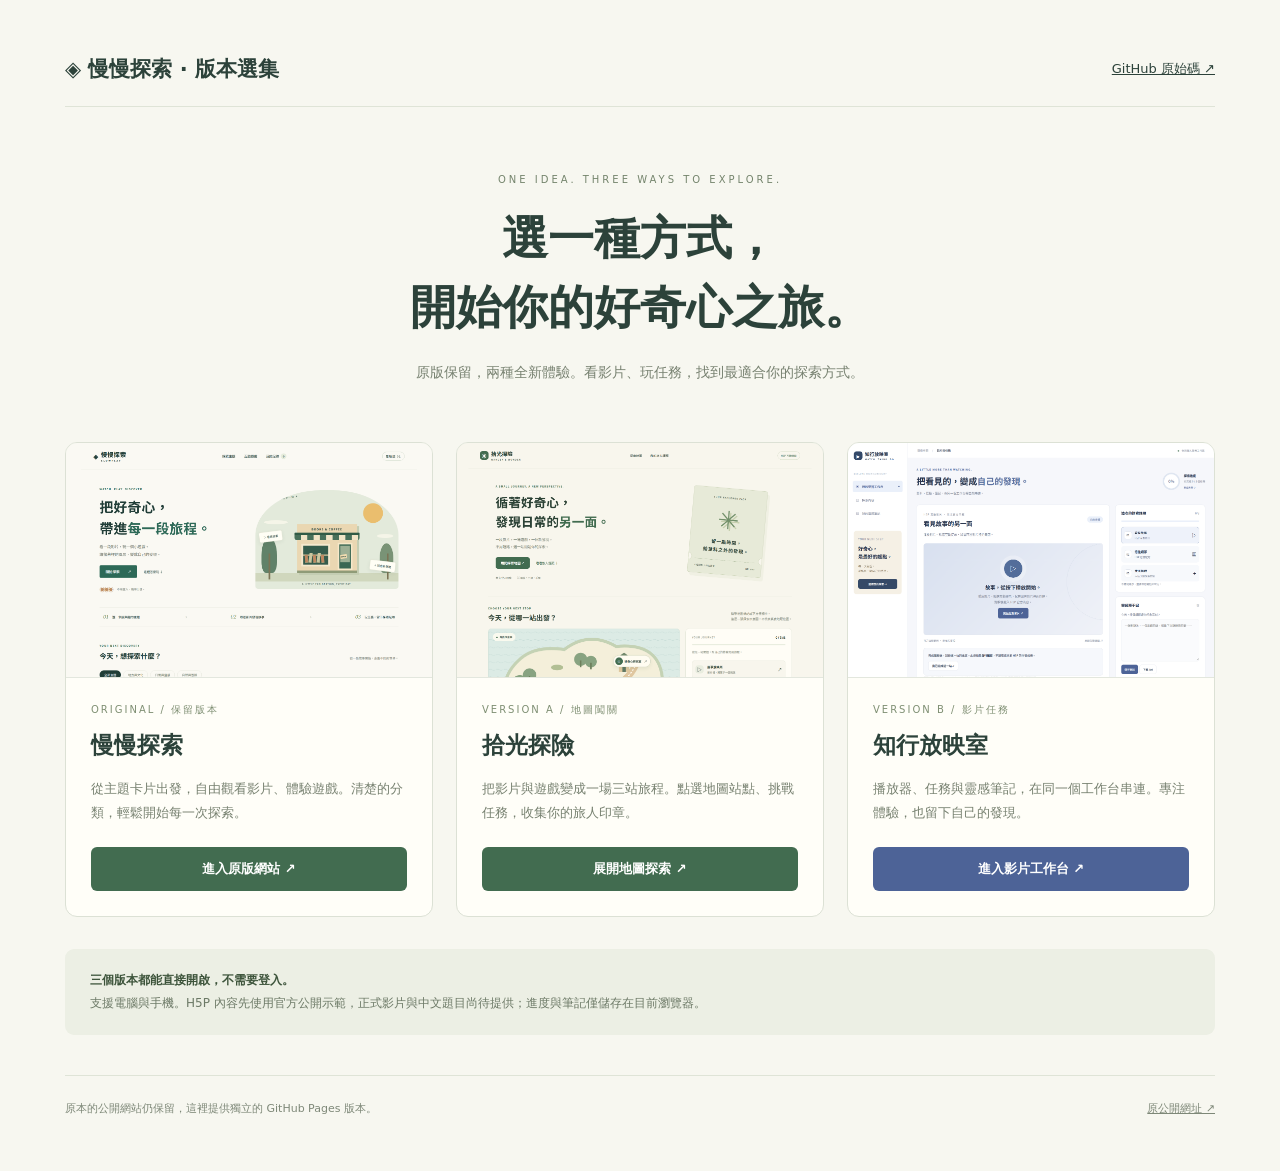
==== index.html @ 1aa2e068 "Publish original and two optimized H5P website variants" ====
<!doctype html><html lang="zh-Hant"><head><meta charset="utf-8"><meta name="viewport" content="width=device-width,initial-scale=1"><title>慢慢探索｜三種探索方式</title><meta name="description" content="比較三個 H5P 互動網站：慢慢探索、拾光探險、知行放映室。"><style>*{box-sizing:border-box}body{margin:0;background:#f7f7f0;color:#2c423a;font:15px system-ui,-apple-system,sans-serif}main{max-width:1200px;margin:auto;padding:55px 25px}header{display:flex;justify-content:space-between;align-items:center;border-bottom:1px solid #dfe4d7;padding-bottom:23px;font-size:13px}.brand{font-weight:800;font-size:21px}a{color:inherit}.intro{text-align:center;padding:62px 0 42px}.eyebrow{letter-spacing:3px;font-size:10px;color:#74846c}h1{font-size:clamp(30px,4vw,46px);margin:17px 0;line-height:1.5}p{color:#778170;line-height:1.9;font-size:14px}.grid{display:grid;grid-template-columns:repeat(3,minmax(0,1fr));gap:23px}.card{background:#fffef8;border:1px solid #dce1d5;border-radius:12px;overflow:hidden;display:flex;flex-direction:column}.preview{height:235px;overflow:hidden;display:block;background:#e2e9dc;border-bottom:1px solid #e3e7de}.preview img{width:100%;height:100%;object-fit:cover;object-position:top;transition:transform .3s}.preview:hover img{transform:scale(1.03)}.content{padding:25px;display:flex;flex-direction:column;flex:1}.label{font-size:10px;letter-spacing:2px;color:#7f8f73}h2{font-size:23px;margin:13px 0 8px}.content p{font-size:13px;margin:8px 0 21px;flex:1}.button{display:block;border-radius:6px;background:#426c50;color:white;text-decoration:none;padding:13px 17px;font-size:13px;font-weight:600;text-align:center}.card:nth-child(3) .button{background:#4d6397}.note{margin-top:32px;background:#ecefe4;border-radius:9px;padding:20px 25px;font-size:12px;color:#6c7966;line-height:1.9}.note b{color:#3d543b}footer{margin-top:40px;border-top:1px solid #dfe4d7;padding-top:25px;display:flex;justify-content:space-between;gap:20px;font-size:11px;color:#7e8878}a:focus-visible{outline:3px solid #a97e4b;outline-offset:4px}@media(max-width:850px){.grid{grid-template-columns:1fr}.card{display:grid;grid-template-columns:1fr 1fr}.preview{height:100%;min-height:270px;border-bottom:0}.content{padding:28px}.intro{padding:40px 0}.note{margin-top:25px}}@media(max-width:540px){main{padding:25px 18px}.card{display:flex}.preview{height:220px;min-height:0}.content{padding:23px}footer{flex-direction:column}header{gap:15px}.brand{font-size:17px}}@media(prefers-reduced-motion:reduce){*{transition:none!important}}</style></head><body><main><header><span class="brand">◈ 慢慢探索 · 版本選集</span><a href="https://github.com/yuenfeng0910/slowplay-websites" target="_blank" rel="noopener noreferrer">GitHub 原始碼 ↗</a></header><section class="intro"><span class="eyebrow">ONE IDEA. THREE WAYS TO EXPLORE.</span><h1>選一種方式，<br>開始你的好奇心之旅。</h1><p>原版保留，兩種全新體驗。看影片、玩任務，找到最適合你的探索方式。</p></section><section class="grid" aria-label="網站版本"><article class="card"><a class="preview" href="original/" aria-label="開啟原版慢慢探索"><img src="assets/original.png" alt="慢慢探索原版的主題卡片與書店插畫"></a><div class="content"><span class="label">ORIGINAL / 保留版本</span><h2>慢慢探索</h2><p>從主題卡片出發，自由觀看影片、體驗遊戲。清楚的分類，輕鬆開始每一次探索。</p><a class="button" href="original/">進入原版網站 ↗</a></div></article><article class="card"><a class="preview" href="map/" aria-label="開啟地圖闖關版"><img src="assets/map.png" alt="拾光探險的綠色探索地圖與旅人護照"></a><div class="content"><span class="label">VERSION A / 地圖闖關</span><h2>拾光探險</h2><p>把影片與遊戲變成一場三站旅程。點選地圖站點、挑戰任務，收集你的旅人印章。</p><a class="button" href="map/">展開地圖探索 ↗</a></div></article><article class="card"><a class="preview" href="studio/" aria-label="開啟影片任務工作台"><img src="assets/studio.png" alt="知行放映室的播放器、任務路線與筆記工作區"></a><div class="content"><span class="label">VERSION B / 影片任務</span><h2>知行放映室</h2><p>播放器、任務與靈感筆記，在同一個工作台串連。專注體驗，也留下自己的發現。</p><a class="button" href="studio/">進入影片工作台 ↗</a></div></article></section><aside class="note"><b>三個版本都能直接開啟，不需要登入。</b><br>支援電腦與手機。H5P 內容先使用官方公開示範，正式影片與中文題目尚待提供；進度與筆記僅儲存在目前瀏覽器。</aside><footer><span>原本的公開網站仍保留，這裡提供獨立的 GitHub Pages 版本。</span><a href="https://slowplay-explore-enfeng.workspace-346194.chatgpt.site" target="_blank" rel="noopener noreferrer">原公開網址 ↗</a></footer></main></body></html>
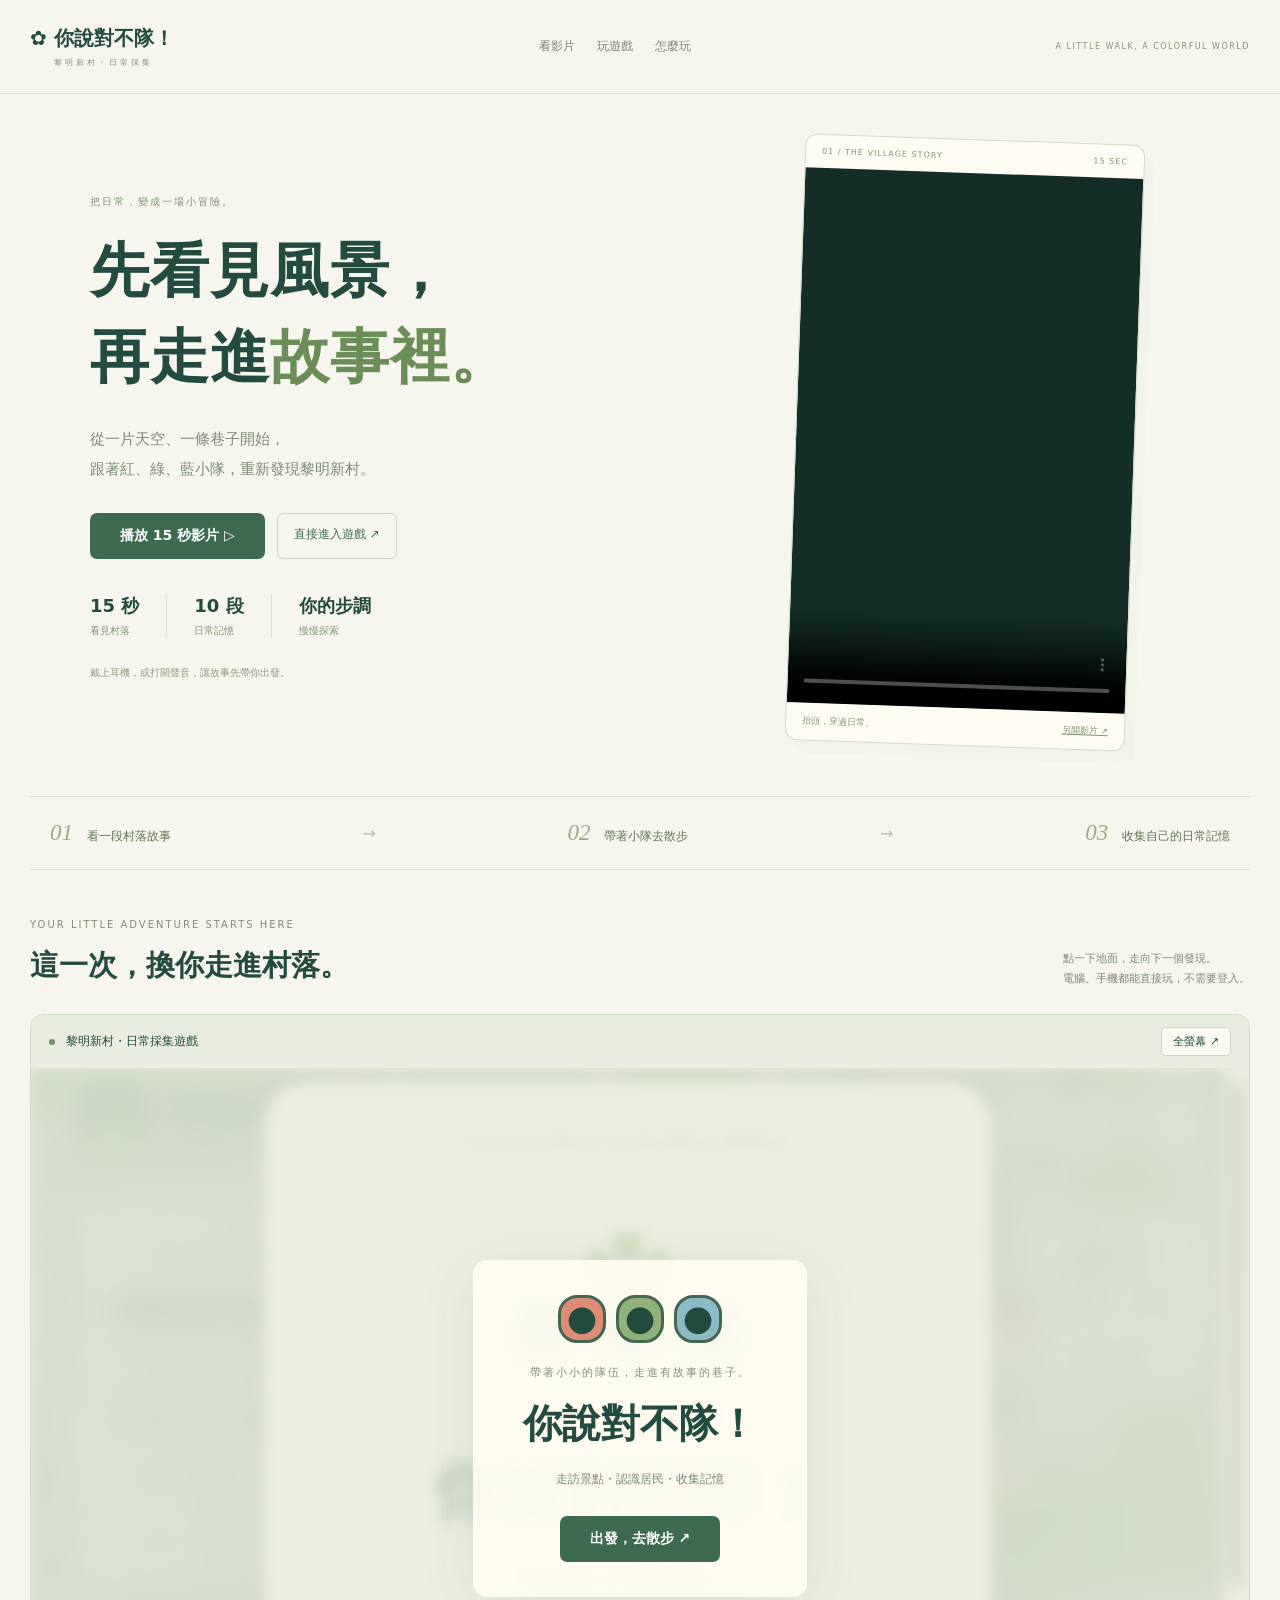
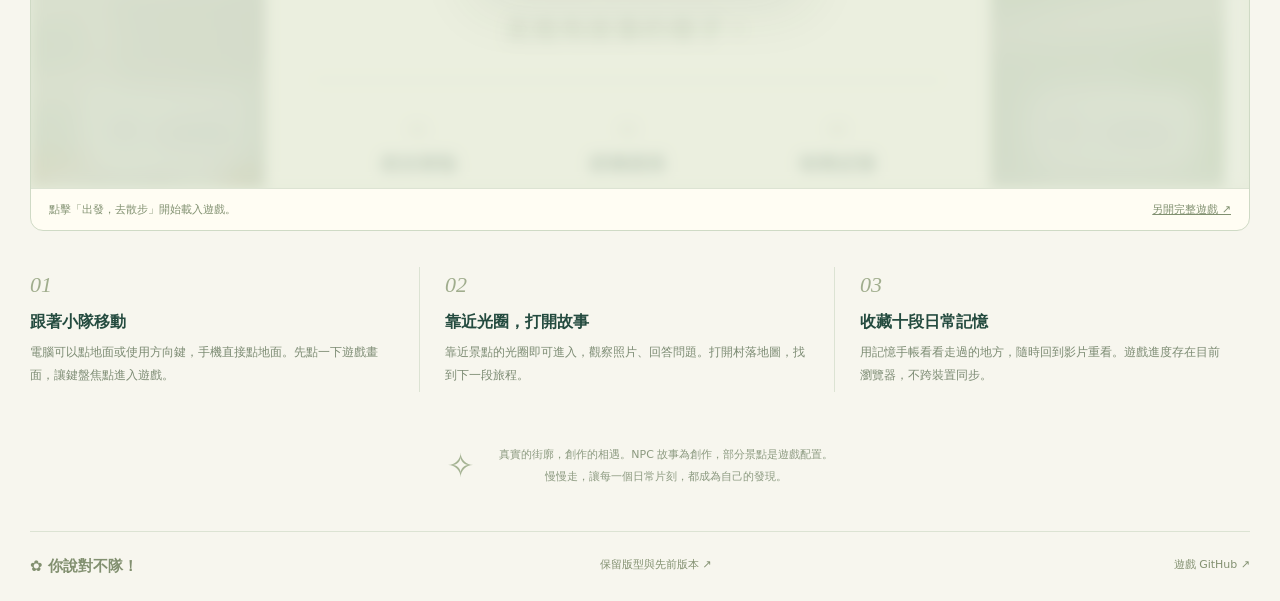
==== commit 7e940e5c: "Replace homepage demos with supplied film and standalone village game" ====
--- a/index.html
+++ b/index.html
@@ -1 +1 @@
-<!doctype html><html lang="zh-Hant"><head><meta charset="utf-8"><meta name="viewport" content="width=device-width,initial-scale=1"><title>慢慢探索｜三種探索方式</title><meta name="description" content="比較三個 H5P 互動網站：慢慢探索、拾光探險、知行放映室。"><style>*{box-sizing:border-box}body{margin:0;background:#f7f7f0;color:#2c423a;font:15px system-ui,-apple-system,sans-serif}main{max-width:1200px;margin:auto;padding:55px 25px}header{display:flex;justify-content:space-between;align-items:center;border-bottom:1px solid #dfe4d7;padding-bottom:23px;font-size:13px}.brand{font-weight:800;font-size:21px}a{color:inherit}.intro{text-align:center;padding:62px 0 42px}.eyebrow{letter-spacing:3px;font-size:10px;color:#74846c}h1{font-size:clamp(30px,4vw,46px);margin:17px 0;line-height:1.5}p{color:#778170;line-height:1.9;font-size:14px}.grid{display:grid;grid-template-columns:repeat(3,minmax(0,1fr));gap:23px}.card{background:#fffef8;border:1px solid #dce1d5;border-radius:12px;overflow:hidden;display:flex;flex-direction:column}.preview{height:235px;overflow:hidden;display:block;background:#e2e9dc;border-bottom:1px solid #e3e7de}.preview img{width:100%;height:100%;object-fit:cover;object-position:top;transition:transform .3s}.preview:hover img{transform:scale(1.03)}.content{padding:25px;display:flex;flex-direction:column;flex:1}.label{font-size:10px;letter-spacing:2px;color:#7f8f73}h2{font-size:23px;margin:13px 0 8px}.content p{font-size:13px;margin:8px 0 21px;flex:1}.button{display:block;border-radius:6px;background:#426c50;color:white;text-decoration:none;padding:13px 17px;font-size:13px;font-weight:600;text-align:center}.card:nth-child(3) .button{background:#4d6397}.note{margin-top:32px;background:#ecefe4;border-radius:9px;padding:20px 25px;font-size:12px;color:#6c7966;line-height:1.9}.note b{color:#3d543b}footer{margin-top:40px;border-top:1px solid #dfe4d7;padding-top:25px;display:flex;justify-content:space-between;gap:20px;font-size:11px;color:#7e8878}a:focus-visible{outline:3px solid #a97e4b;outline-offset:4px}@media(max-width:850px){.grid{grid-template-columns:1fr}.card{display:grid;grid-template-columns:1fr 1fr}.preview{height:100%;min-height:270px;border-bottom:0}.content{padding:28px}.intro{padding:40px 0}.note{margin-top:25px}}@media(max-width:540px){main{padding:25px 18px}.card{display:flex}.preview{height:220px;min-height:0}.content{padding:23px}footer{flex-direction:column}header{gap:15px}.brand{font-size:17px}}@media(prefers-reduced-motion:reduce){*{transition:none!important}}</style></head><body><main><header><span class="brand">◈ 慢慢探索 · 版本選集</span><a href="https://github.com/yuenfeng0910/slowplay-websites" target="_blank" rel="noopener noreferrer">GitHub 原始碼 ↗</a></header><section class="intro"><span class="eyebrow">ONE IDEA. THREE WAYS TO EXPLORE.</span><h1>選一種方式，<br>開始你的好奇心之旅。</h1><p>原版保留，兩種全新體驗。看影片、玩任務，找到最適合你的探索方式。</p></section><section class="grid" aria-label="網站版本"><article class="card"><a class="preview" href="original/" aria-label="開啟原版慢慢探索"><img src="assets/original.png" alt="慢慢探索原版的主題卡片與書店插畫"></a><div class="content"><span class="label">ORIGINAL / 保留版本</span><h2>慢慢探索</h2><p>從主題卡片出發，自由觀看影片、體驗遊戲。清楚的分類，輕鬆開始每一次探索。</p><a class="button" href="original/">進入原版網站 ↗</a></div></article><article class="card"><a class="preview" href="map/" aria-label="開啟地圖闖關版"><img src="assets/map.png" alt="拾光探險的綠色探索地圖與旅人護照"></a><div class="content"><span class="label">VERSION A / 地圖闖關</span><h2>拾光探險</h2><p>把影片與遊戲變成一場三站旅程。點選地圖站點、挑戰任務，收集你的旅人印章。</p><a class="button" href="map/">展開地圖探索 ↗</a></div></article><article class="card"><a class="preview" href="studio/" aria-label="開啟影片任務工作台"><img src="assets/studio.png" alt="知行放映室的播放器、任務路線與筆記工作區"></a><div class="content"><span class="label">VERSION B / 影片任務</span><h2>知行放映室</h2><p>播放器、任務與靈感筆記，在同一個工作台串連。專注體驗，也留下自己的發現。</p><a class="button" href="studio/">進入影片工作台 ↗</a></div></article></section><aside class="note"><b>三個版本都能直接開啟，不需要登入。</b><br>支援電腦與手機。H5P 內容先使用官方公開示範，正式影片與中文題目尚待提供；進度與筆記僅儲存在目前瀏覽器。</aside><footer><span>原本的公開網站仍保留，這裡提供獨立的 GitHub Pages 版本。</span><a href="https://slowplay-explore-enfeng.workspace-346194.chatgpt.site" target="_blank" rel="noopener noreferrer">原公開網址 ↗</a></footer></main></body></html>+<!doctype html><html lang="zh-Hant"><head><meta charset="utf-8"><meta name="viewport" content="width=device-width,initial-scale=1,viewport-fit=cover"><title>你說對不隊！｜黎明新村・影片與遊戲</title><meta name="description" content="先看15秒黎明新村短片，再帶著紅綠藍小隊走訪巷弄，認識居民、收集記憶。電腦與手機直接玩。"><link rel="stylesheet" href="site.css"></head><body><header><a class="brand" href="#">✿ 你說對不隊！<small>黎明新村・日常採集</small></a><nav aria-label="主要導覽"><a href="#story">看影片</a><a href="#game-stage">玩遊戲</a><a href="#how">怎麼玩</a></nav><span class="header-tag">A LITTLE WALK, A COLORFUL WORLD</span></header><main><section class="story-hero" id="story"><div class="hero-copy"><span class="eyebrow">把日常，變成一場小冒險。</span><h1>先看見風景，<br>再走進<span>故事裡。</span></h1><p>從一片天空、一條巷子開始，<br>跟著紅、綠、藍小隊，重新發現黎明新村。</p><div class="actions"><button class="primary" id="play-film">播放 15 秒影片 ▷</button><a class="outline" href="#game-stage">直接進入遊戲 ↗</a></div><div class="trip-summary"><div><b>15 秒</b><small>看見村落</small></div><div><b>10 段</b><small>日常記憶</small></div><div><b>你的步調</b><small>慢慢探索</small></div></div><p class="hero-note" id="film-status" role="status" aria-live="polite">戴上耳機，或打開聲音，讓故事先帶你出發。</p></div><div class="film-card"><div class="film-top"><span>01 / THE VILLAGE STORY</span><span>15 SEC</span></div><video id="feature-film" controls playsinline preload="metadata" poster="https://yuenfeng0910.github.io/limin-rgb-game/assets/village-story-poster.jpg"><source src="https://yuenfeng0910.github.io/limin-rgb-game/assets/village-story.mp4?v=master1" type="video/mp4">瀏覽器不支援影片播放。</video><div class="film-bottom"><span>抬頭，穿過日常。</span><a href="https://yuenfeng0910.github.io/limin-rgb-game/assets/village-story.mp4?v=master1" target="_blank" rel="noopener noreferrer">另開影片 ↗</a></div></div></section><div class="journey-strip"><span><i>01</i> 看一段村落故事</span><b>→</b><span><i>02</i> 帶著小隊去散步</span><b>→</b><span><i>03</i> 收集自己的日常記憶</span></div><section class="game-section"><div class="section-head"><div><span class="eyebrow">YOUR LITTLE ADVENTURE STARTS HERE</span><h2>這一次，換你走進村落。</h2></div><p>點一下地面，走向下一個發現。<br>電腦、手機都能直接玩，不需要登入。</p></div><section id="game-stage" class="game-stage" aria-label="黎明 RGB 小旅行遊戲"><div class="toolbar"><span><i></i> 黎明新村・日常採集遊戲</span><div><button id="reload-game" hidden>重新載入</button><button id="fullscreen">全螢幕 ↗</button></div></div><div id="game-container" class="game-container"><div class="start-screen"><img src="assets/village.png" alt="黎明小旅行的紅綠藍角色與開場畫面"><div class="start-copy"><div class="party" aria-hidden="true"><i>●</i><i>●</i><i>●</i></div><span>帶著小小的隊伍，走進有故事的巷子。</span><h3>你說對不隊！</h3><p>走訪景點・認識居民・收集記憶</p><button id="load-game" class="primary">出發，去散步 ↗</button></div></div></div><div class="underbar"><span id="load-status" role="status" aria-live="polite">點擊「出發，去散步」開始載入遊戲。</span><a href="https://yuenfeng0910.github.io/limin-rgb-game/" target="_blank" rel="noopener noreferrer">另開完整遊戲 ↗</a></div></section></section><section class="guide" id="how"><div><span>01</span><h3>跟著小隊移動</h3><p>電腦可以點地面或使用方向鍵，手機直接點地面。先點一下遊戲畫面，讓鍵盤焦點進入遊戲。</p></div><div><span>02</span><h3>靠近光圈，打開故事</h3><p>靠近景點的光圈即可進入，觀察照片、回答問題。打開村落地圖，找到下一段旅程。</p></div><div><span>03</span><h3>收藏十段日常記憶</h3><p>用記憶手帳看看走過的地方，隨時回到影片重看。遊戲進度存在目前瀏覽器，不跨裝置同步。</p></div></section><aside class="gentle-note"><span>✧</span><p>真實的街廓，創作的相遇。NPC 故事為創作，部分景點是遊戲配置。<br>慢慢走，讓每一個日常片刻，都成為自己的發現。</p></aside><footer><a href="#" class="footer-brand">✿ 你說對不隊！</a><a href="versions/">保留版型與先前版本 ↗</a><a href="https://github.com/yuenfeng0910/limin-rgb-game" target="_blank" rel="noopener noreferrer">遊戲 GitHub ↗</a></footer></main><script src="site.js"></script></body></html>
--- a/site.css
+++ b/site.css
@@ -0,0 +1,2 @@
+*{box-sizing:border-box}html{scroll-behavior:smooth;scroll-padding-top:18px}body{margin:0;background:#f7f6ee;color:#244b3f;font:14px system-ui,-apple-system,'Noto Sans TC',sans-serif}a{color:inherit;text-decoration:none}button{font:inherit;cursor:pointer;color:inherit}button,a{touch-action:manipulation}button:focus-visible,a:focus-visible{outline:3px solid #b78a57;outline-offset:4px}header{max-width:1320px;margin:auto;padding:25px 30px;display:flex;align-items:center;justify-content:space-between;gap:20px;border-bottom:1px solid #dce3d3}.brand{font-size:20px;font-weight:800}.brand span{font-size:12px;font-weight:400;color:#82907b;margin-left:8px}nav{display:flex;gap:22px;font-size:12px;color:#788572}nav a:hover{color:#335d45}main{max-width:1320px;margin:auto;padding:0 30px}.intro{padding:40px 0 31px;display:flex;align-items:end;justify-content:space-between;gap:20px}.eyebrow{font-size:10px;letter-spacing:2px;color:#7e9371}h1{font-size:clamp(27px,3vw,39px);line-height:1.55;margin:14px 0}p{line-height:1.9;color:#7c8b73}.intro p{font-size:13px;margin:0}.game-label{font-size:11px;padding:10px 14px;border-radius:25px;background:#e7ebdc;white-space:nowrap}.game-stage{overflow:hidden;border:1px solid #cfdac5;border-radius:13px;background:#fffdf3;scroll-margin-top:15px}.toolbar{display:flex;justify-content:space-between;align-items:center;gap:10px;padding:12px 18px;background:#e8eddf;font-size:12px}.toolbar i{display:inline-block;width:6px;height:6px;background:#73946d;border-radius:50%;margin-right:7px}.toolbar>div{display:flex;gap:8px}.toolbar button{border:1px solid #cbd5c1;background:#f9fbf2;border-radius:5px;padding:6px 11px;font-size:11px}.game-container{height:720px;min-height:400px;max-height:85dvh;background:#e2e9d7;position:relative}.game-container iframe{display:block;width:100%;height:100%;border:0;background:#eff0e3}.start-screen{height:100%;position:relative;display:flex;align-items:center;justify-content:center;overflow:hidden}.start-screen img{position:absolute;inset:0;width:100%;height:100%;object-fit:cover;filter:blur(7px);opacity:.33}.start-screen:after{content:'';position:absolute;inset:0;background:#e9eedc77}.start-copy{position:relative;z-index:1;text-align:center;padding:35px 50px;border-radius:14px;background:#fffdf1eb;box-shadow:0 10px 60px #30492f15;max-width:90%}.start-copy>span{font-size:11px;letter-spacing:2px;color:#829375}.start-copy h2{font-size:40px;line-height:1.5;margin:16px 0}.start-copy p{font-size:13px;margin-bottom:23px}.primary{border:0;background:#3e6b50;color:white;padding:14px 30px;border-radius:7px;font-weight:600}.primary:hover{background:#30533d}.underbar{padding:13px 18px;display:flex;align-items:center;justify-content:space-between;gap:20px;font-size:11px;color:#809070;border-top:1px solid #dce3d3}.underbar a{flex-shrink:0;text-decoration:underline}.guide{display:grid;grid-template-columns:repeat(3,minmax(0,1fr));gap:25px;padding:36px 0}.guide>div{padding:5px 20px 5px 0;border-right:1px solid #dce3d3}.guide>div:last-child{border-right:0}.guide span{font-size:22px;font-family:Georgia,serif;font-style:italic;color:#a0ad8d}.guide h3{font-size:16px;margin:14px 0 8px}.guide p{font-size:12px;margin:0}.source{border-left:3px solid #b8c7a5;background:#eef0e4;padding:17px 20px}.source b{font-size:12px}.source p{font-size:11px;margin:7px 0 0}.next{display:flex;align-items:center;justify-content:space-between;gap:25px;padding:40px 0}.next h2{font-size:24px;margin:12px 0}.next p{font-size:12px}.actions{display:flex;gap:10px;flex-wrap:wrap}.actions a{border:1px solid #cbd5c1;border-radius:6px;padding:12px 16px;font-size:12px;background:#fffdf3}footer{display:flex;justify-content:space-between;border-top:1px solid #dce3d3;padding:25px 0;font-size:11px;color:#829070}.game-stage:fullscreen{width:100vw;height:100dvh;border-radius:0;border:0;display:flex;flex-direction:column}.game-stage:fullscreen .game-container{height:auto;max-height:none;min-height:0;flex:1}.game-stage:fullscreen .underbar{padding:8px 14px}[hidden]{display:none!important}@media(max-width:760px){header{padding:20px;flex-wrap:wrap}.brand{font-size:18px}main{padding:0 18px}.intro{display:block;padding:28px 0 24px}.game-label{display:inline-block;margin-top:18px;font-size:10px}.game-container{height:740px;max-height:85dvh}.guide{gap:16px}.guide>div{padding-right:12px}.next{align-items:start;flex-direction:column}.next h2{font-size:22px}.toolbar{padding:10px}.toolbar>span{font-size:10px}.toolbar button{font-size:10px;padding:6px 8px}.start-copy{padding:30px}.start-copy h2{font-size:32px}}@media(max-width:520px){nav{width:100%;justify-content:space-between;font-size:11px;gap:12px}.brand span{font-size:11px}h1{font-size:28px}.game-container{height:760px;min-height:500px;max-height:none}.start-copy{padding:28px 19px}.start-copy h2{font-size:30px}.start-copy>span{font-size:9px;letter-spacing:1px}.start-copy p{font-size:11px}.guide{grid-template-columns:1fr;gap:22px;padding:28px 0}.guide>div{border-right:0;border-bottom:1px solid #dce3d3;padding:0 0 20px}.guide>div:last-child{border-bottom:0}.guide h3{display:inline-block;margin:0 0 12px 13px}.underbar{padding:12px;align-items:start;line-height:1.8;gap:10px}.underbar span{font-size:10px}.source{padding:15px}.next{padding:29px 0}.next h2{font-size:20px}.actions{width:100%}.actions a{flex:1;text-align:center;font-size:11px;padding:12px 8px}footer{gap:15px;flex-wrap:wrap}}
+header .brand small{display:block;font-size:8px;letter-spacing:3px;margin:5px 0 0 24px;font-weight:400;color:#849474}.header-tag{font-size:8px;letter-spacing:1.5px;color:#849474}.story-hero{display:grid;grid-template-columns:1.3fr 1fr;align-items:center;gap:65px;max-width:1100px;margin:auto;padding:45px 0 50px}.story-hero h1{font-size:clamp(36px,4.7vw,59px);line-height:1.45;letter-spacing:1px;margin:19px 0 25px}.story-hero h1 span{color:#6b8d59}.hero-copy>p{font-size:15px;line-height:2}.hero-copy .actions{margin-top:29px;gap:12px}.hero-copy .actions .outline{background:none;color:#3e6b50}.trip-summary{display:flex;gap:27px;margin-top:35px}.trip-summary>div{padding-right:27px;border-right:1px solid #dce3d3}.trip-summary>div:last-child{padding:0;border:0}.trip-summary b{font-size:18px;display:block}.trip-summary small{font-size:10px;color:#849474;display:block;margin-top:6px}.hero-copy .hero-note{font-size:10px;margin-top:25px;color:#8d9b80;max-width:420px}.film-card{justify-self:center;max-width:340px;width:100%;border-radius:12px;overflow:hidden;background:#fffdf3;border:1px solid #d2dcc8;transform:rotate(2deg);box-shadow:10px 12px 0 #e5e9d944}.film-top,.film-bottom{display:flex;justify-content:space-between;gap:8px;padding:12px 16px;font-size:8px;letter-spacing:1px;color:#829473}.film-card video{display:block;width:100%;aspect-ratio:9/16;max-height:535px;object-fit:contain;background:#142e27}.film-bottom{font-size:9px;letter-spacing:0}.film-bottom a{text-decoration:underline}.journey-strip{display:flex;justify-content:space-between;align-items:center;gap:15px;padding:23px 20px;border-top:1px solid #dce3d3;border-bottom:1px solid #dce3d3;font-size:12px;color:#617752}.journey-strip i{font:italic 23px Georgia;color:#9cab86;margin-right:10px}.journey-strip>b{font-size:16px;color:#b5bfa6;font-weight:400}.game-section{padding-top:45px}.section-head{display:flex;align-items:end;justify-content:space-between;gap:20px;margin-bottom:24px}.section-head h2{font-size:29px;line-height:1.7;margin:10px 0 0}.section-head p{font-size:11px;line-height:1.9;margin:0}.start-copy h3{font-size:39px;line-height:1.5;margin:15px 0}.start-copy>p{font-size:12px;margin-bottom:25px}.party{display:flex;justify-content:center;gap:10px;margin:0 0 20px}.party i{font-style:normal;width:48px;height:48px;border-radius:40%;display:grid;place-items:center;background:#df8c77;color:#244b3f;border:3px solid #436752;font-size:35px;line-height:1}.party i:nth-child(2){background:#91b17b}.party i:nth-child(3){background:#8bbbc7}.gentle-note{display:flex;justify-content:center;align-items:center;gap:25px;text-align:center;padding:5px 0 32px}.gentle-note>span{font-size:33px;color:#a5b393}.gentle-note p{font-size:11px;line-height:2;color:#8c9a80}.footer-brand{font-weight:700;font-size:15px}@media(max-width:900px){.story-hero{gap:30px}.film-card{max-width:285px}.film-card video{max-height:460px}.header-tag{display:none}.story-hero h1{font-size:43px}.hero-copy>p{font-size:13px}.trip-summary{gap:15px}.trip-summary>div{padding-right:15px}.trip-summary b{font-size:16px}.journey-strip{font-size:10px;padding-left:0;padding-right:0}.journey-strip i{margin-right:5px;font-size:20px}}@media(max-width:620px){header nav{width:auto;gap:17px;font-size:11px}.story-hero{grid-template-columns:1fr;padding:30px 0 40px;gap:27px}.story-hero h1{font-size:40px;margin:16px 0 20px}.hero-copy>p{font-size:13px}.hero-copy .actions{margin-top:21px}.trip-summary{margin-top:25px}.hero-copy .hero-note{margin-top:20px}.film-card{max-width:265px;transform:none}.film-card video{max-height:none}.journey-strip{align-items:start;gap:10px;font-size:9px;padding:20px 0}.journey-strip>span{display:flex;flex-direction:column;gap:8px;line-height:1.8}.journey-strip>b{padding-top:10px}.section-head{display:block}.section-head h2{font-size:25px}.section-head p{margin-top:12px}.game-section{padding-top:30px}.start-copy h3{font-size:30px}.gentle-note{gap:0}.gentle-note>span{display:none}.gentle-note p{font-size:10px}footer{gap:15px;align-items:center}footer a{font-size:10px}}
